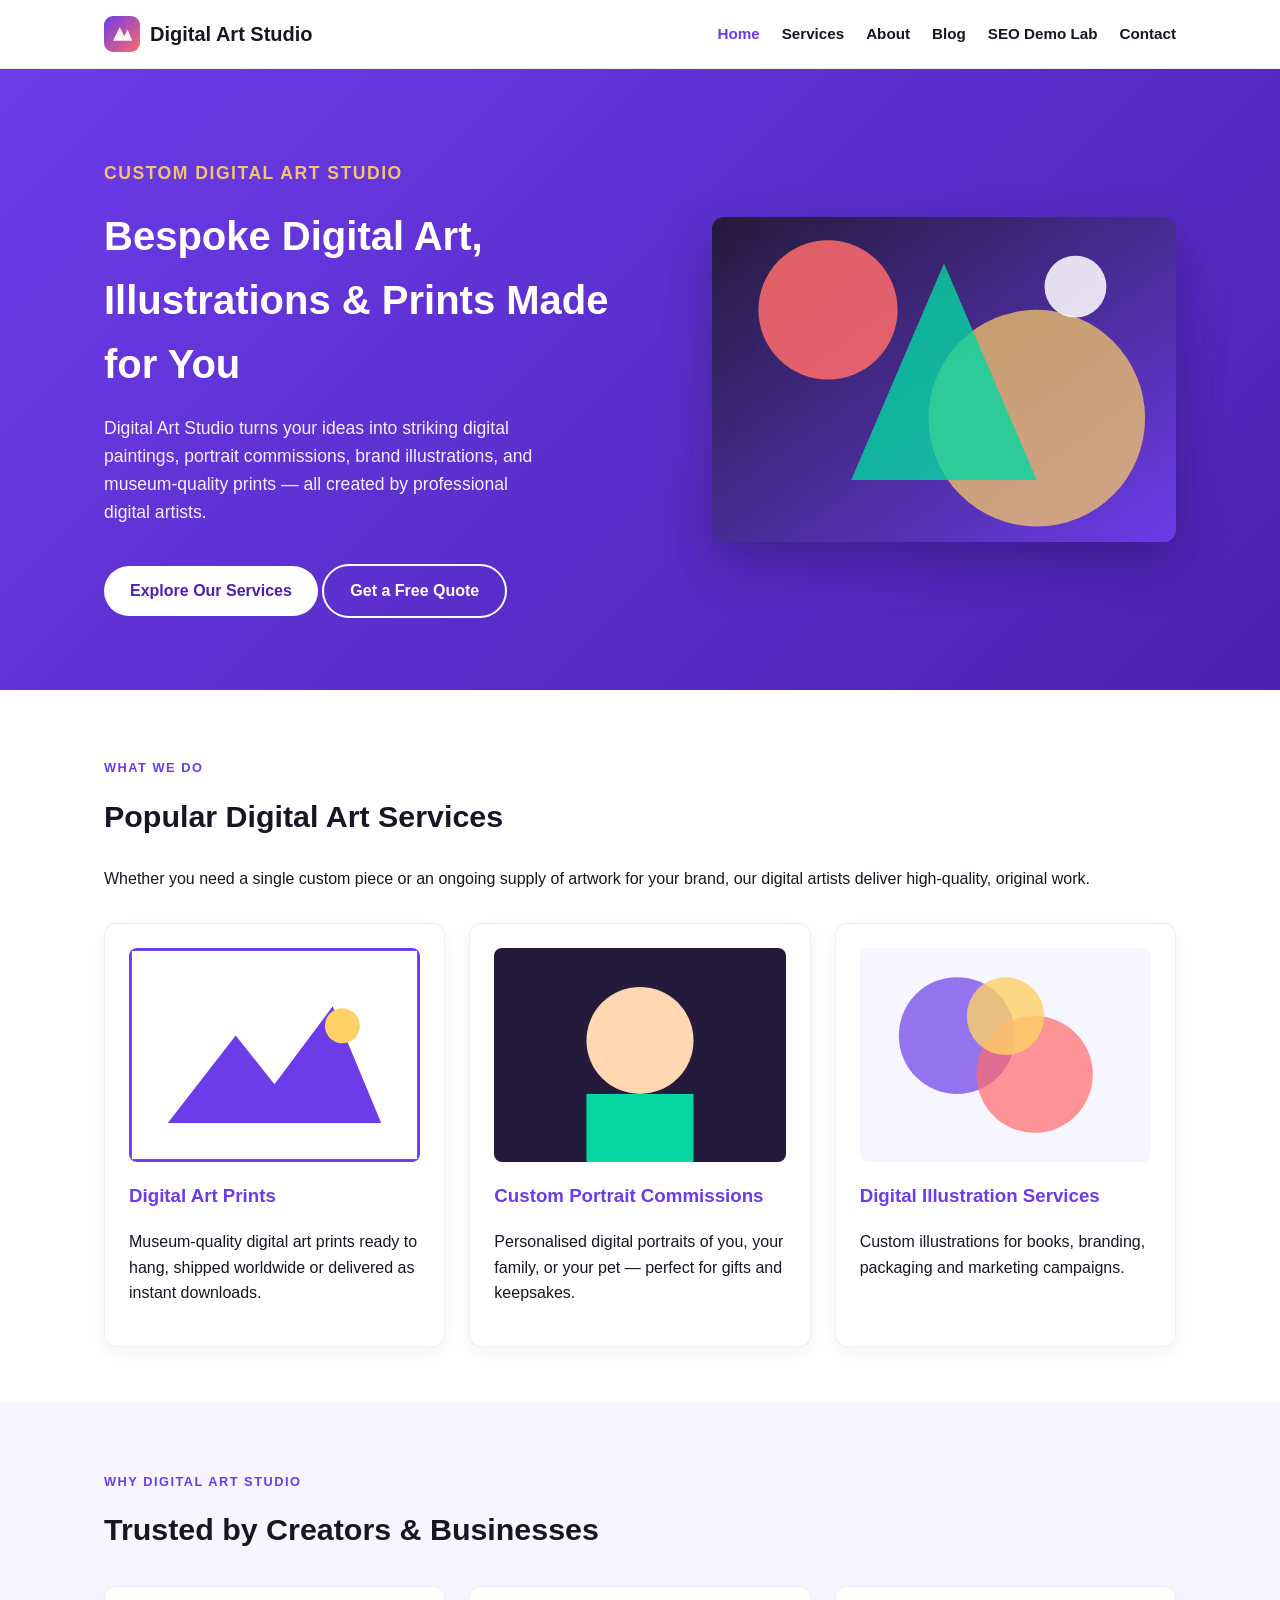
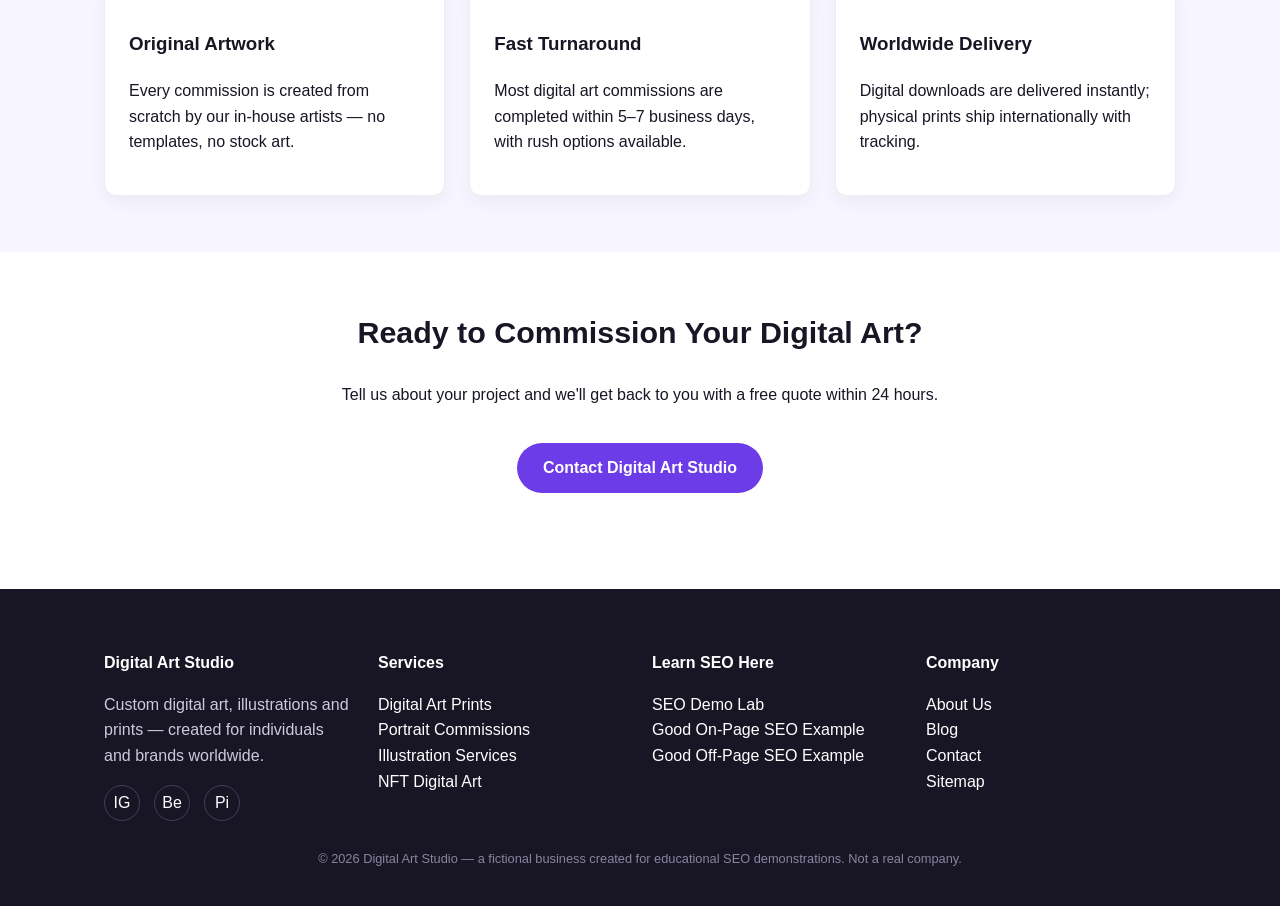
==== index.html @ a57801cb "Init" ====
<!DOCTYPE html>
<html lang="en">
<head>
  <meta charset="UTF-8">
  <meta name="viewport" content="width=device-width, initial-scale=1.0">
  <title>Digital Art Studio | Custom Digital Art, Illustrations &amp; Prints</title>
  <meta name="description" content="Digital Art Studio creates custom digital art, portrait commissions, illustrations and fine-art prints. Explore our services and get a personalised digital artwork today.">
  <meta name="keywords" content="digital art studio, custom digital art, digital illustration services">
  <link rel="canonical" href="https://YOUR-USERNAME.github.io/YOUR-REPO/index.html">
  <meta name="robots" content="index, follow">
  <link rel="icon" type="image/svg+xml" href="images/favicon.svg">
  <link rel="stylesheet" href="css/style.css">

  <!-- Open Graph -->
  <meta property="og:type" content="website">
  <meta property="og:title" content="Digital Art Studio | Custom Digital Art, Illustrations & Prints">
  <meta property="og:description" content="Custom digital art, portrait commissions, illustrations and fine-art prints from Digital Art Studio.">
  <meta property="og:image" content="https://YOUR-USERNAME.github.io/YOUR-REPO/images/hero-home.svg">
  <meta property="og:url" content="https://YOUR-USERNAME.github.io/YOUR-REPO/index.html">
  <meta name="twitter:card" content="summary_large_image">

  <script type="application/ld+json">
  {
    "@context": "https://schema.org",
    "@type": "LocalBusiness",
    "name": "Digital Art Studio",
    "image": "https://YOUR-USERNAME.github.io/YOUR-REPO/images/hero-home.svg",
    "description": "Digital Art Studio creates custom digital art, portrait commissions, illustrations and fine-art prints.",
    "url": "https://YOUR-USERNAME.github.io/YOUR-REPO/index.html",
    "telephone": "+1-555-010-1234",
    "priceRange": "$$",
    "address": {
      "@type": "PostalAddress",
      "streetAddress": "123 Canvas Lane",
      "addressLocality": "Portland",
      "addressRegion": "OR",
      "postalCode": "97201",
      "addressCountry": "US"
    },
    "sameAs": [
      "https://www.instagram.com/example",
      "https://www.behance.net/example",
      "https://www.pinterest.com/example"
    ]
  }
  </script>
</head>
<body>
  <a class="skip-link" href="#main">Skip to main content</a>

  <header class="site-header">
    <div class="container">
      <a class="brand" href="index.html">
        <img src="images/logo.svg" alt="Digital Art Studio logo" width="36" height="36">
        Digital Art Studio
      </a>
      <nav class="main-nav" aria-label="Primary">
        <ul>
          <li><a href="index.html" aria-current="page">Home</a></li>
          <li><a href="services.html">Services</a></li>
          <li><a href="about.html">About</a></li>
          <li><a href="blog/index.html">Blog</a></li>
          <li><a href="seo-demo/index.html">SEO Demo Lab</a></li>
          <li><a href="contact.html">Contact</a></li>
        </ul>
      </nav>
    </div>
  </header>

  <main id="main">
    <section class="hero">
      <div class="container">
        <div class="hero-copy">
          <p class="eyebrow" style="color:#ffd166;">Custom Digital Art Studio</p>
          <h1>Bespoke Digital Art, Illustrations &amp; Prints Made for You</h1>
          <p>Digital Art Studio turns your ideas into striking digital paintings, portrait commissions, brand illustrations, and museum-quality prints — all created by professional digital artists.</p>
          <a class="btn" href="services.html">Explore Our Services</a>
          <a class="btn btn-outline" href="contact.html">Get a Free Quote</a>
        </div>
        <div class="hero-media">
          <img src="images/hero-home.svg" alt="Colorful abstract digital artwork sample created by Digital Art Studio" width="600" height="420" loading="lazy">
        </div>
      </div>
    </section>

    <section aria-labelledby="services-heading">
      <div class="container">
        <p class="eyebrow">What We Do</p>
        <h2 id="services-heading">Popular Digital Art Services</h2>
        <p>Whether you need a single custom piece or an ongoing supply of artwork for your brand, our digital artists deliver high-quality, original work.</p>
        <div class="grid-3">
          <article class="card">
            <img src="images/sample-print.svg" alt="Framed digital art print of a geometric mountain landscape" width="300" height="220" loading="lazy">
            <h3><a href="keywords/digital-art-prints.html">Digital Art Prints</a></h3>
            <p>Museum-quality digital art prints ready to hang, shipped worldwide or delivered as instant downloads.</p>
          </article>
          <article class="card">
            <img src="images/sample-portrait.svg" alt="Stylized digital portrait illustration sample" width="300" height="220" loading="lazy">
            <h3><a href="keywords/custom-portrait-commissions.html">Custom Portrait Commissions</a></h3>
            <p>Personalised digital portraits of you, your family, or your pet — perfect for gifts and keepsakes.</p>
          </article>
          <article class="card">
            <img src="images/sample-abstract.svg" alt="Abstract digital illustration sample with colorful shapes" width="300" height="220" loading="lazy">
            <h3><a href="keywords/digital-illustration-services.html">Digital Illustration Services</a></h3>
            <p>Custom illustrations for books, branding, packaging and marketing campaigns.</p>
          </article>
        </div>
      </div>
    </section>

    <section class="section-alt" aria-labelledby="why-heading">
      <div class="container">
        <p class="eyebrow">Why Digital Art Studio</p>
        <h2 id="why-heading">Trusted by Creators &amp; Businesses</h2>
        <div class="grid-3">
          <div class="card">
            <h3>Original Artwork</h3>
            <p>Every commission is created from scratch by our in-house artists — no templates, no stock art.</p>
          </div>
          <div class="card">
            <h3>Fast Turnaround</h3>
            <p>Most digital art commissions are completed within 5–7 business days, with rush options available.</p>
          </div>
          <div class="card">
            <h3>Worldwide Delivery</h3>
            <p>Digital downloads are delivered instantly; physical prints ship internationally with tracking.</p>
          </div>
        </div>
      </div>
    </section>

    <section aria-labelledby="cta-heading">
      <div class="container" style="text-align:center;">
        <h2 id="cta-heading">Ready to Commission Your Digital Art?</h2>
        <p>Tell us about your project and we'll get back to you with a free quote within 24 hours.</p>
        <a class="btn" style="background:var(--color-primary); color:#fff;" href="contact.html">Contact Digital Art Studio</a>
      </div>
    </section>
  </main>

  <footer class="site-footer">
    <div class="container">
      <div class="footer-grid">
        <div>
          <h4>Digital Art Studio</h4>
          <p>Custom digital art, illustrations and prints — created for individuals and brands worldwide.</p>
          <div class="social-links">
            <a href="https://www.instagram.com/example" aria-label="Digital Art Studio on Instagram" rel="me noopener">IG</a>
            <a href="https://www.behance.net/example" aria-label="Digital Art Studio on Behance" rel="me noopener">Be</a>
            <a href="https://www.pinterest.com/example" aria-label="Digital Art Studio on Pinterest" rel="me noopener">Pi</a>
          </div>
        </div>
        <div>
          <h4>Services</h4>
          <ul style="list-style:none; padding:0;">
            <li><a href="keywords/digital-art-prints.html">Digital Art Prints</a></li>
            <li><a href="keywords/custom-portrait-commissions.html">Portrait Commissions</a></li>
            <li><a href="keywords/digital-illustration-services.html">Illustration Services</a></li>
            <li><a href="keywords/nft-digital-art-marketplace.html">NFT Digital Art</a></li>
          </ul>
        </div>
        <div>
          <h4>Learn SEO Here</h4>
          <ul style="list-style:none; padding:0;">
            <li><a href="seo-demo/index.html">SEO Demo Lab</a></li>
            <li><a href="seo-demo/onpage-best.html">Good On-Page SEO Example</a></li>
            <li><a href="seo-demo/offpage-best.html">Good Off-Page SEO Example</a></li>
          </ul>
        </div>
        <div>
          <h4>Company</h4>
          <ul style="list-style:none; padding:0;">
            <li><a href="about.html">About Us</a></li>
            <li><a href="blog/index.html">Blog</a></li>
            <li><a href="contact.html">Contact</a></li>
            <li><a href="sitemap.xml">Sitemap</a></li>
          </ul>
        </div>
      </div>
      <p class="fine-print">&copy; <span class="current-year">2026</span> Digital Art Studio — a fictional business created for educational SEO demonstrations. Not a real company.</p>
    </div>
  </footer>
  <script src="js/main.js"></script>
</body>
</html>
---- css/style.css ----
/* =========================================================
   Digital Art Studio — Main Stylesheet
   Used by all "well-optimized" demonstration pages.
   ========================================================= */

:root {
  --color-primary: #6c3ce9;
  --color-primary-dark: #4b21b0;
  --color-accent: #ff6b6b;
  --color-dark: #181524;
  --color-light: #f7f5ff;
  --color-muted: #6b6478;
  --font-heading: "Segoe UI", "Poppins", Arial, sans-serif;
  --font-body: "Segoe UI", Arial, sans-serif;
  --radius: 12px;
  --max-width: 1120px;
}

* { box-sizing: border-box; }

html { scroll-behavior: smooth; }

body {
  margin: 0;
  font-family: var(--font-body);
  color: var(--color-dark);
  background: #fff;
  line-height: 1.6;
}

img { max-width: 100%; height: auto; display: block; }

a { color: var(--color-primary); text-decoration: none; }
a:hover { text-decoration: underline; }

.container {
  max-width: var(--max-width);
  margin: 0 auto;
  padding: 0 24px;
}

/* Skip link for accessibility (best-practice pages) */
.skip-link {
  position: absolute;
  left: -999px;
  top: auto;
  background: var(--color-dark);
  color: #fff;
  padding: 8px 16px;
  z-index: 100;
}
.skip-link:focus { left: 16px; top: 16px; }

/* Header / Nav */
.site-header {
  border-bottom: 1px solid #eee;
  position: sticky;
  top: 0;
  background: #fff;
  z-index: 50;
}
.site-header .container {
  display: flex;
  align-items: center;
  justify-content: space-between;
  padding-top: 16px;
  padding-bottom: 16px;
}
.brand {
  display: flex;
  align-items: center;
  gap: 10px;
  font-family: var(--font-heading);
  font-weight: 700;
  font-size: 1.25rem;
  color: var(--color-dark);
}
.brand img { width: 36px; height: 36px; }

.main-nav ul {
  list-style: none;
  display: flex;
  gap: 22px;
  margin: 0;
  padding: 0;
  flex-wrap: wrap;
}
.main-nav a {
  color: var(--color-dark);
  font-weight: 600;
  font-size: 0.95rem;
}
.main-nav a[aria-current="page"] { color: var(--color-primary); }

/* Hero */
.hero {
  background: linear-gradient(135deg, var(--color-primary) 0%, var(--color-primary-dark) 100%);
  color: #fff;
  padding: 72px 0;
}
.hero .container {
  display: grid;
  grid-template-columns: 1.1fr 0.9fr;
  gap: 40px;
  align-items: center;
}
.hero h1 { font-family: var(--font-heading); font-size: 2.5rem; margin: 0 0 16px; }
.hero p { font-size: 1.1rem; opacity: 0.92; max-width: 46ch; }
.hero-media img { border-radius: var(--radius); box-shadow: 0 20px 50px rgba(0,0,0,0.25); }

.btn {
  display: inline-block;
  padding: 12px 26px;
  border-radius: 999px;
  font-weight: 700;
  background: #fff;
  color: var(--color-primary-dark);
  margin-top: 20px;
}
.btn:hover { background: var(--color-light); text-decoration: none; }
.btn-outline {
  background: transparent;
  border: 2px solid #fff;
  color: #fff;
}

/* Sections */
section { padding: 56px 0; }
.section-alt { background: var(--color-light); }
h2 { font-family: var(--font-heading); font-size: 1.9rem; margin-top: 0; }
h3 { font-family: var(--font-heading); }
.eyebrow {
  text-transform: uppercase;
  letter-spacing: 1.5px;
  color: var(--color-primary);
  font-weight: 700;
  font-size: 0.8rem;
}

.grid-3 {
  display: grid;
  grid-template-columns: repeat(auto-fit, minmax(240px, 1fr));
  gap: 24px;
  margin-top: 32px;
}
.card {
  background: #fff;
  border: 1px solid #eee;
  border-radius: var(--radius);
  padding: 24px;
  box-shadow: 0 6px 18px rgba(24,21,36,0.05);
}
.card img { border-radius: 8px; margin-bottom: 14px; }

/* Breadcrumbs */
.breadcrumbs {
  font-size: 0.85rem;
  color: var(--color-muted);
  margin: 18px 0;
}
.breadcrumbs a { color: var(--color-muted); }
.breadcrumbs span[aria-current] { color: var(--color-dark); font-weight: 600; }

/* Footer */
.site-footer {
  background: var(--color-dark);
  color: #cfc9e0;
  padding: 40px 0 24px;
  margin-top: 40px;
}
.site-footer a { color: #fff; }
.footer-grid {
  display: grid;
  grid-template-columns: repeat(auto-fit, minmax(200px, 1fr));
  gap: 24px;
}
.footer-grid h4 { color: #fff; margin-bottom: 10px; }
.social-links { display: flex; gap: 14px; margin-top: 8px; }
.social-links a {
  width: 36px; height: 36px;
  border: 1px solid #453f5c;
  border-radius: 50%;
  display: flex; align-items: center; justify-content: center;
}
.fine-print { text-align: center; margin-top: 28px; font-size: 0.8rem; color: #8b84a0; }

/* Demo banners used on seo-demo pages */
.demo-banner {
  padding: 14px 0;
  font-weight: 700;
  text-align: center;
}
.demo-banner.good { background: #e4f9ec; color: #146c43; }
.demo-banner.bad { background: #fdecea; color: #b3261e; }

.badge {
  display: inline-block;
  padding: 4px 10px;
  border-radius: 999px;
  font-size: 0.75rem;
  font-weight: 700;
}
.badge.good { background: #e4f9ec; color: #146c43; }
.badge.bad { background: #fdecea; color: #b3261e; }

.compare-table { width: 100%; border-collapse: collapse; margin-top: 24px; }
.compare-table th, .compare-table td {
  border: 1px solid #e6e2f2; padding: 12px 14px; text-align: left; vertical-align: top;
}
.compare-table th { background: var(--color-light); }

@media (max-width: 760px) {
  .hero .container { grid-template-columns: 1fr; }
}
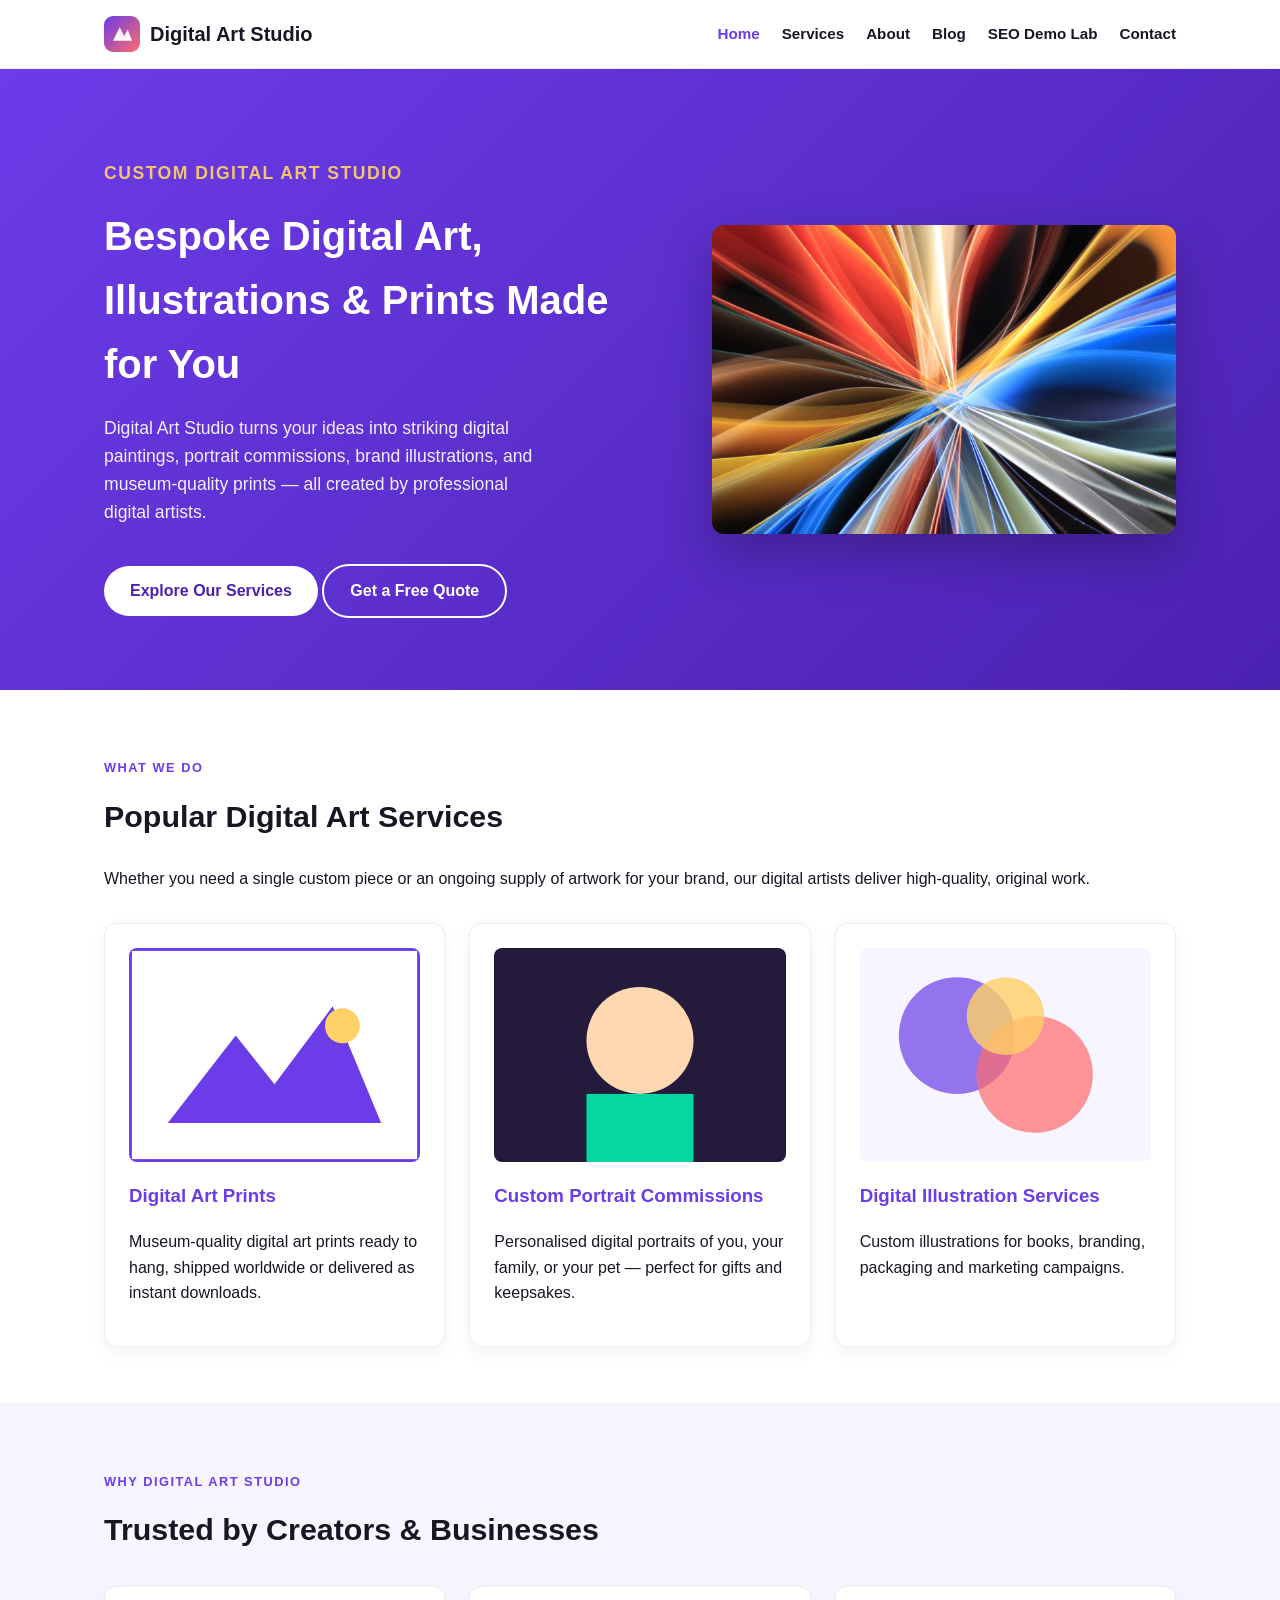
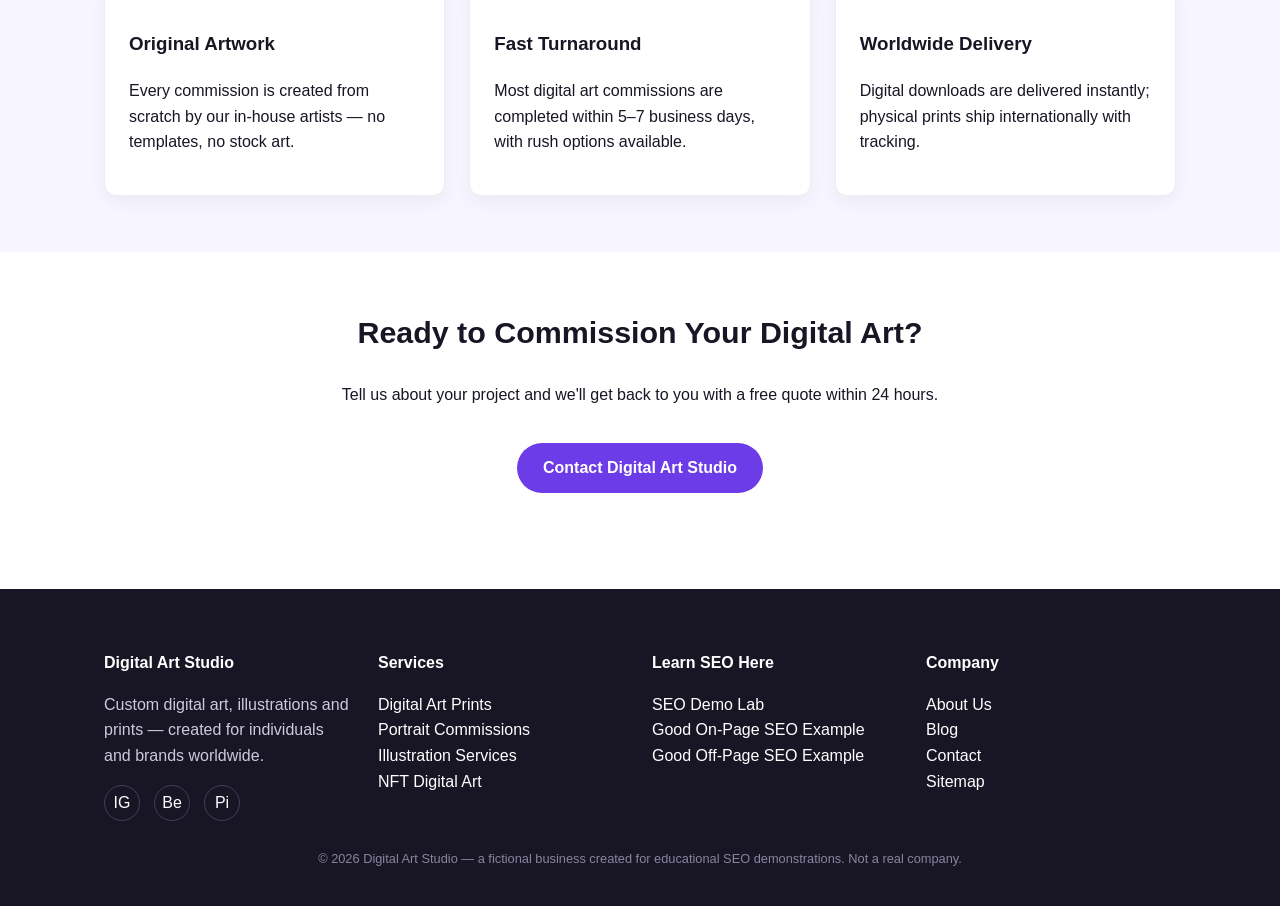
==== commit c4cf2c01: "Change hero image in index.html Updated hero image source from hero-home.svg to Main_Artwork.jpg." ====
--- a/index.html
+++ b/index.html
@@ -78,7 +78,7 @@
           <a class="btn btn-outline" href="contact.html">Get a Free Quote</a>
         </div>
         <div class="hero-media">
-          <img src="images/hero-home.svg" alt="Colorful abstract digital artwork sample created by Digital Art Studio" width="600" height="420" loading="lazy">
+          <img src="images/Main_Artwork.jpg" alt="Colorful abstract digital artwork sample created by Digital Art Studio" width="600" height="420" loading="lazy">
         </div>
       </div>
     </section>
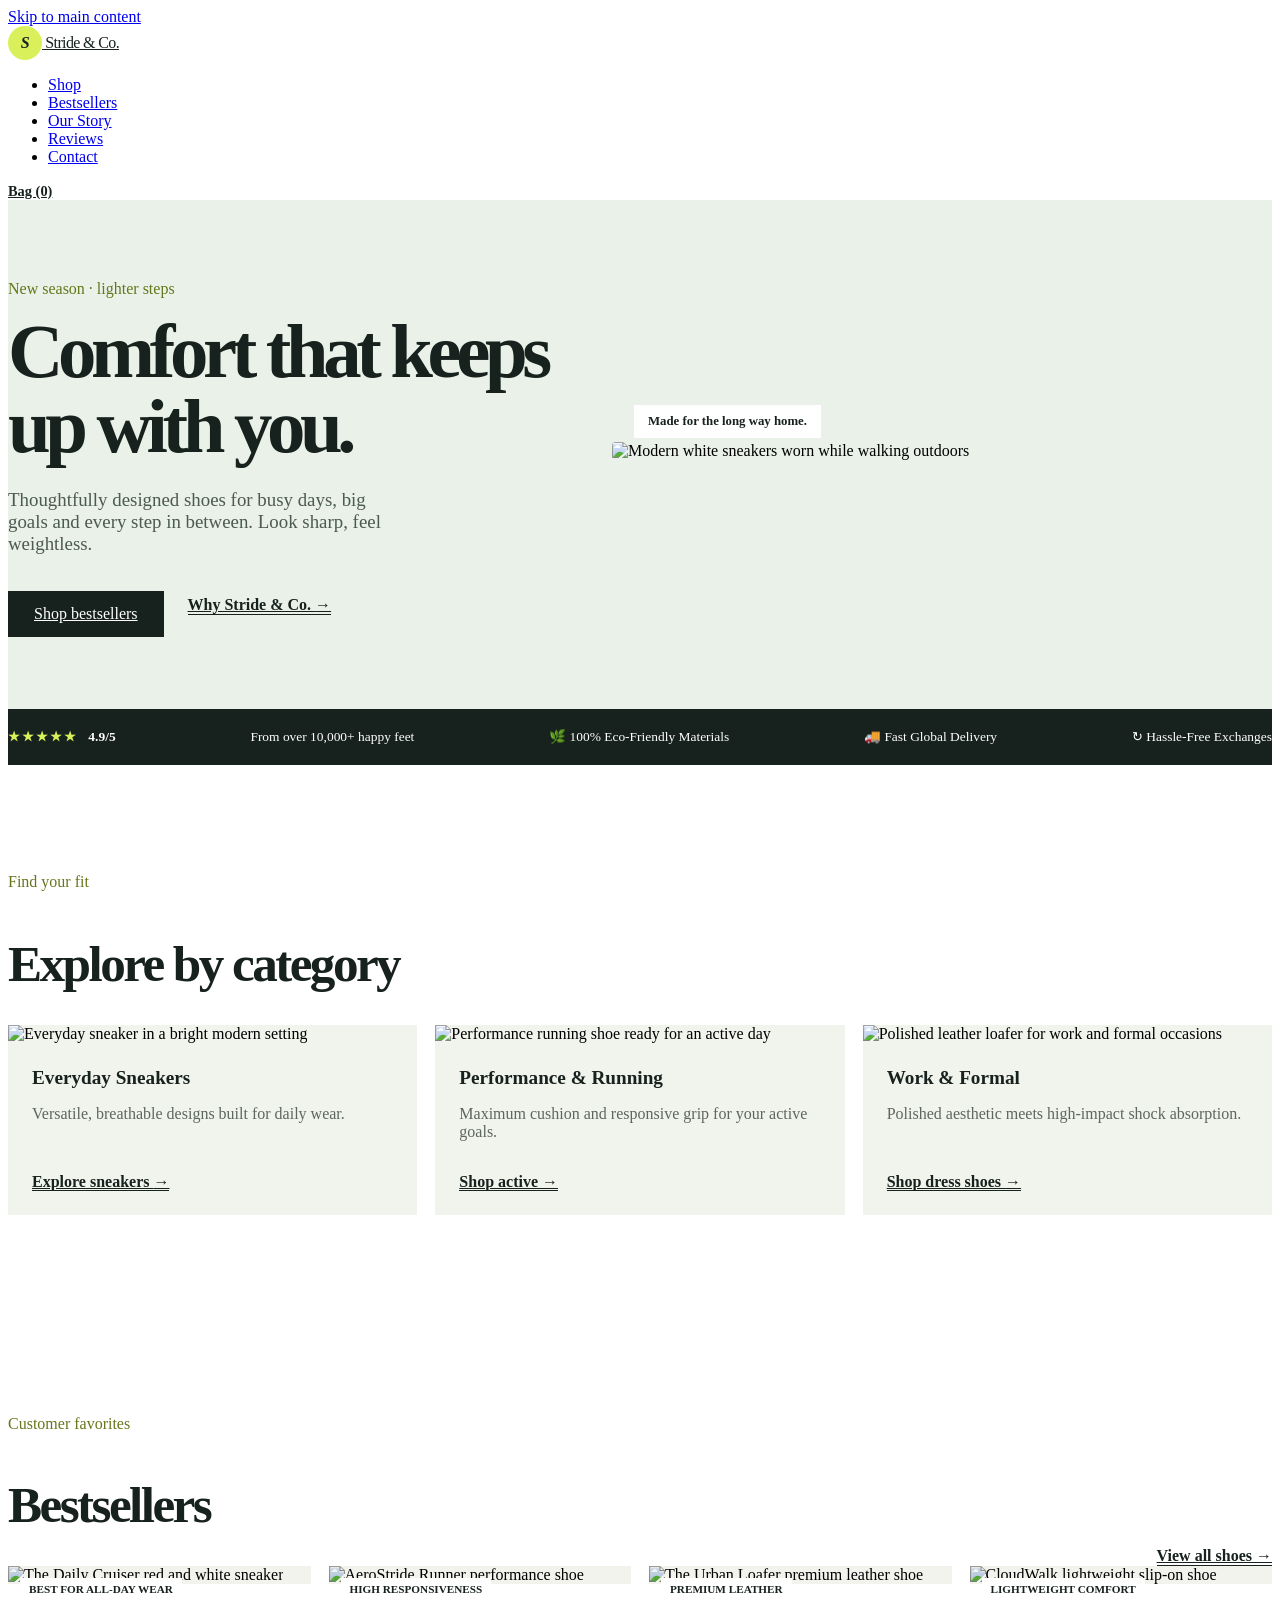
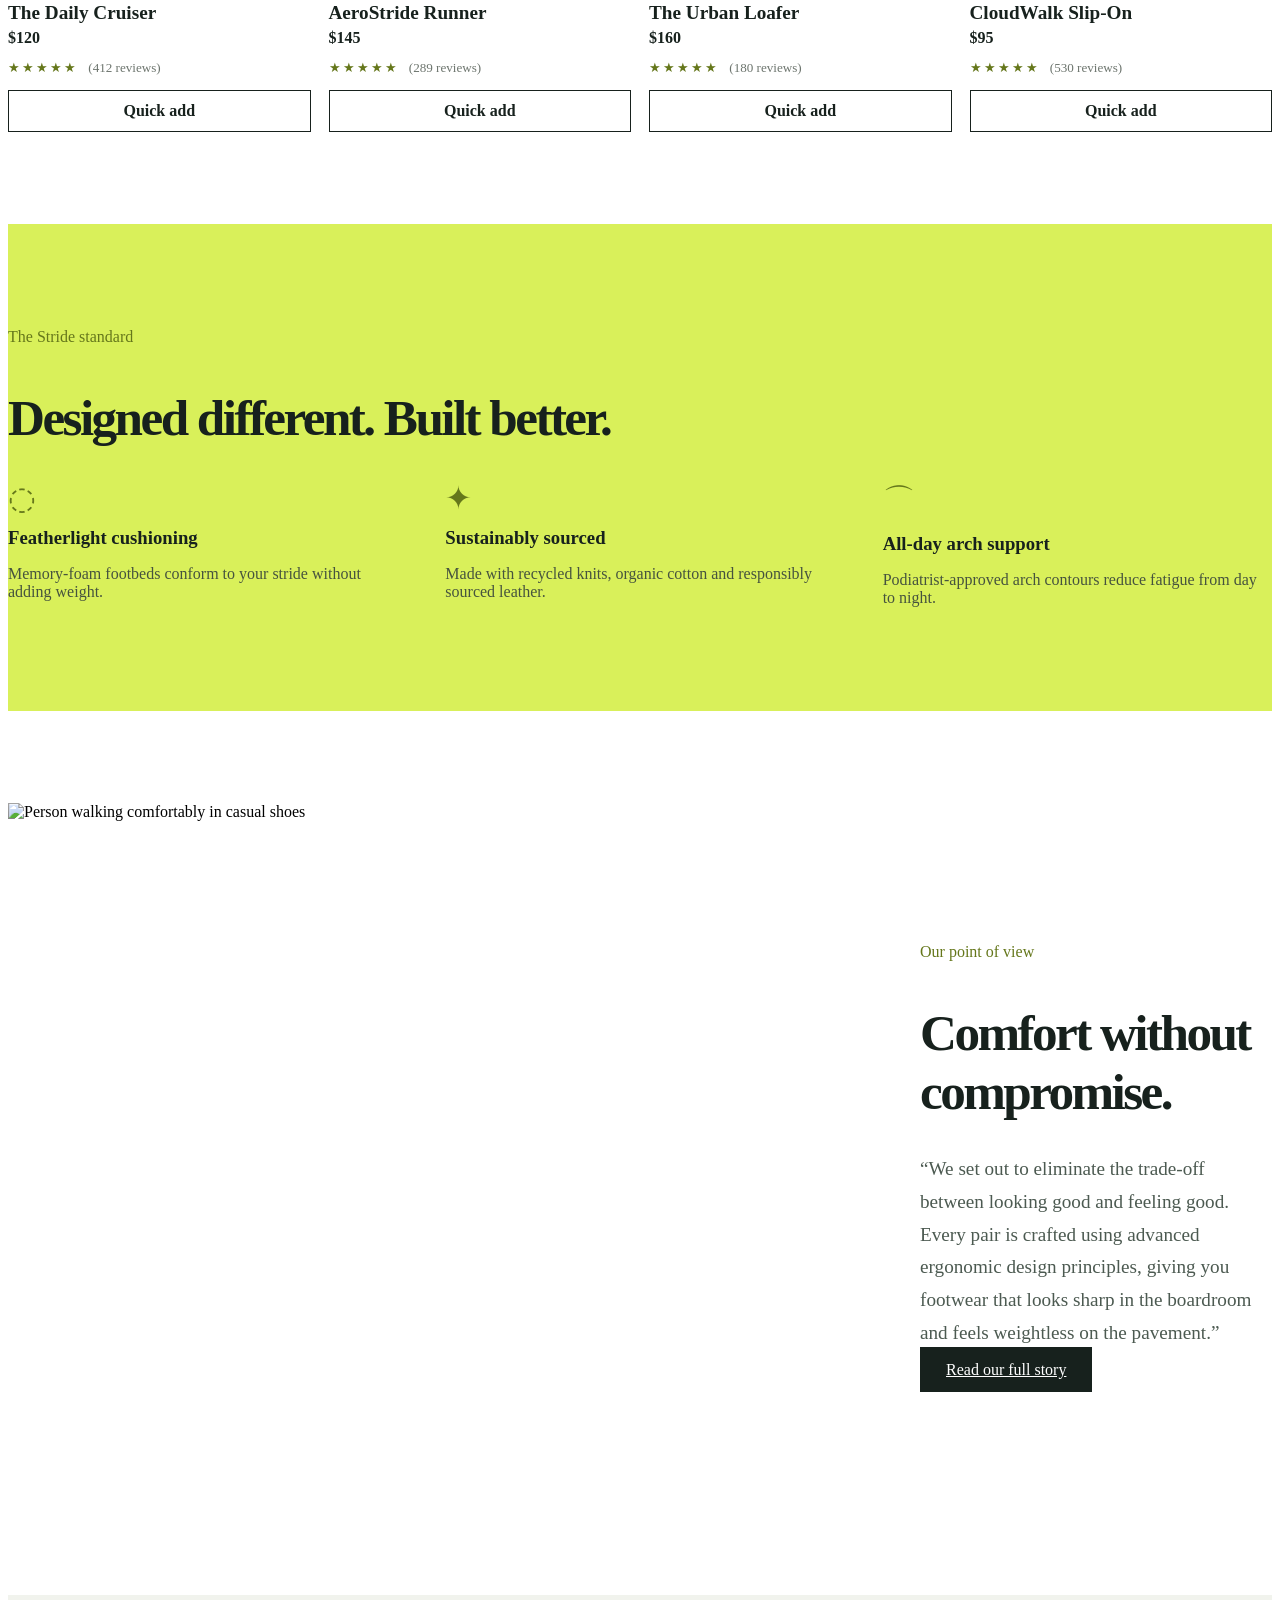
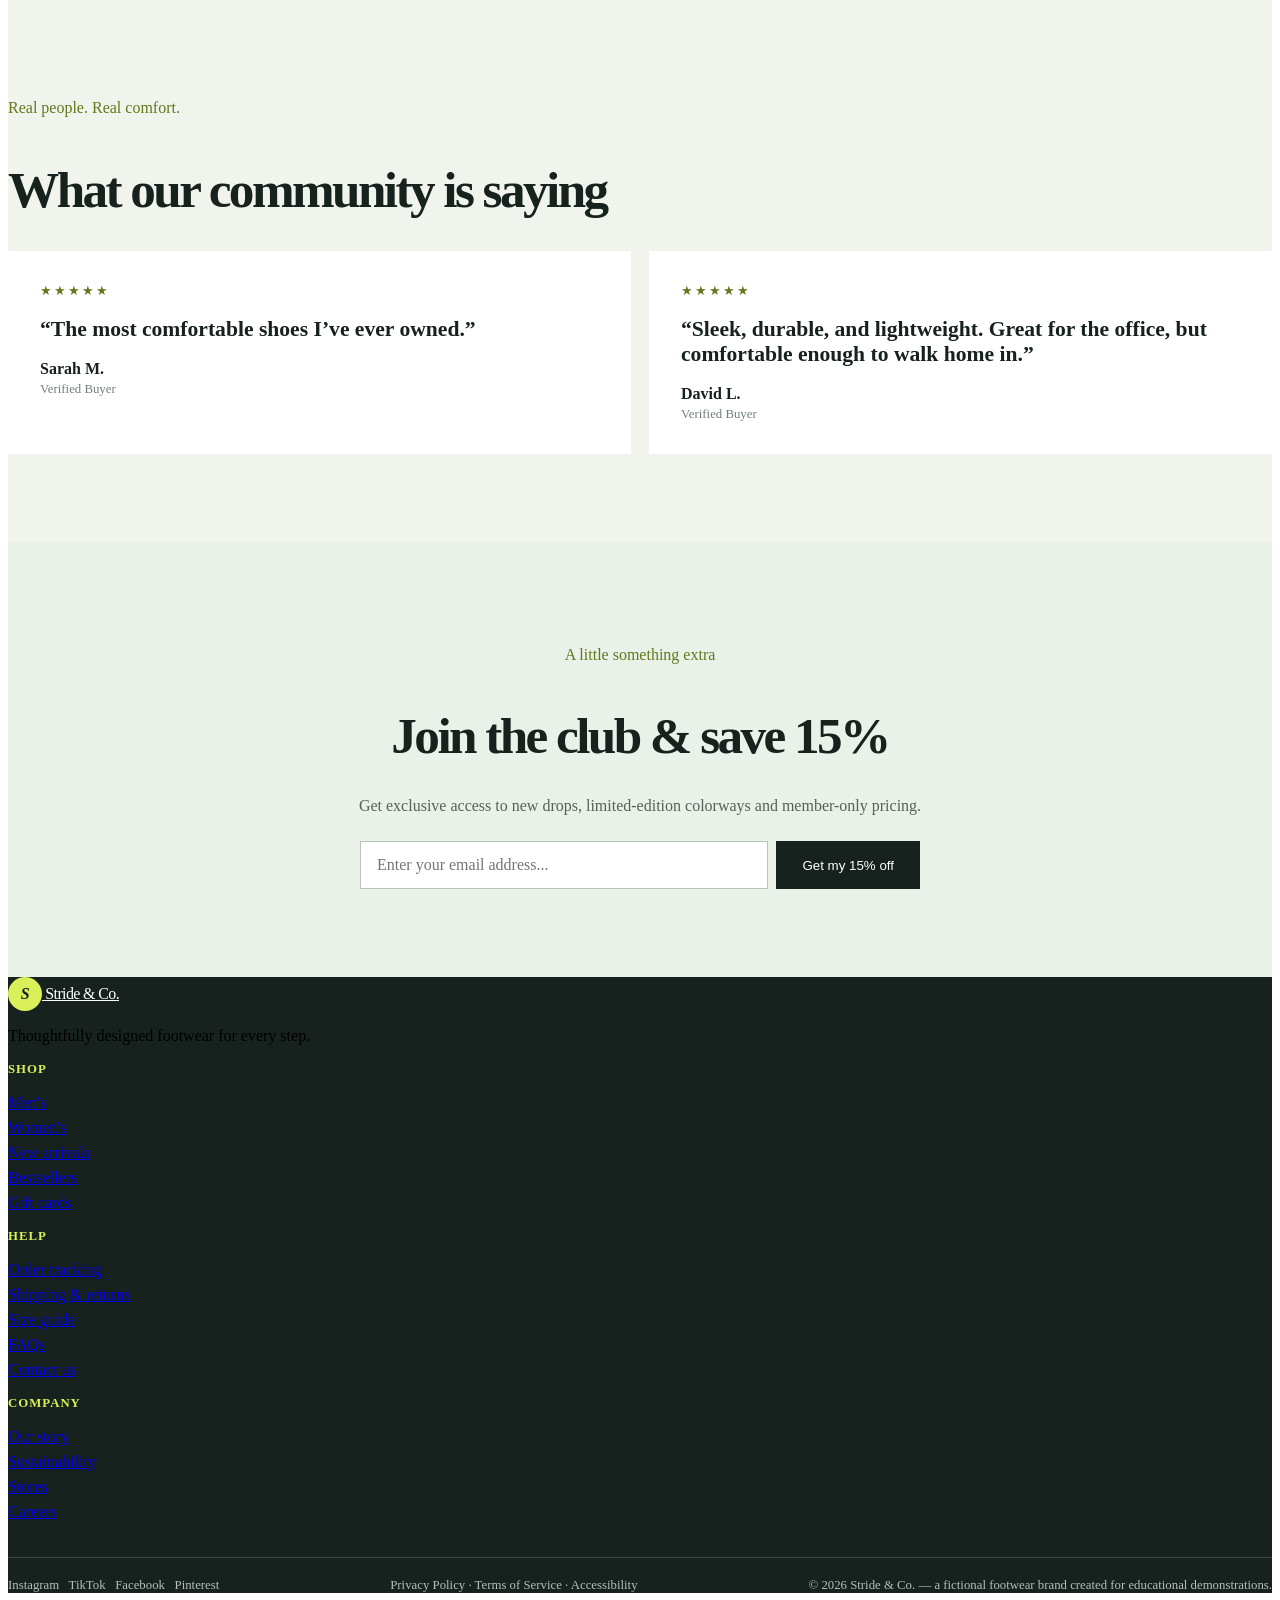
==== commit 1acf4167: "Redesign homepage as Stride & Co. footwear storefront with responsive sections and styling." ====
--- a/index.html
+++ b/index.html
@@ -3,183 +3,97 @@
 <head>
   <meta charset="UTF-8">
   <meta name="viewport" content="width=device-width, initial-scale=1.0">
-  <title>Digital Art Studio | Custom Digital Art, Illustrations &amp; Prints</title>
-  <meta name="description" content="Digital Art Studio creates custom digital art, portrait commissions, illustrations and fine-art prints. Explore our services and get a personalised digital artwork today.">
-  <meta name="keywords" content="digital art studio, custom digital art, digital illustration services">
-  <link rel="canonical" href="https://YOUR-USERNAME.github.io/YOUR-REPO/index.html">
+  <title>Stride &amp; Co. | Comfortable Shoes for Every Step</title>
+  <meta name="description" content="Discover stylish, comfortable footwear made with premium materials, ergonomic support and a lighter footprint. Shop sneakers, running shoes and loafers from Stride & Co.">
+  <link rel="canonical" href="https://rims207.github.io/SEO/index.html">
   <meta name="robots" content="index, follow">
   <link rel="icon" type="image/svg+xml" href="images/favicon.svg">
   <link rel="stylesheet" href="css/style.css">
-
-  <!-- Open Graph -->
   <meta property="og:type" content="website">
-  <meta property="og:title" content="Digital Art Studio | Custom Digital Art, Illustrations & Prints">
-  <meta property="og:description" content="Custom digital art, portrait commissions, illustrations and fine-art prints from Digital Art Studio.">
-  <meta property="og:image" content="https://YOUR-USERNAME.github.io/YOUR-REPO/images/hero-home.svg">
-  <meta property="og:url" content="https://YOUR-USERNAME.github.io/YOUR-REPO/index.html">
+  <meta property="og:title" content="Stride &amp; Co. | Comfort Without Compromise">
+  <meta property="og:description" content="Modern footwear designed for all-day comfort, confident style and a lighter footprint.">
+  <meta property="og:image" content="https://images.unsplash.com/photo-1495555961986-6d4c1ecb7be3?auto=format&amp;fit=crop&amp;w=1200&amp;q=85">
+  <meta property="og:url" content="https://rims207.github.io/SEO/index.html">
   <meta name="twitter:card" content="summary_large_image">
-
   <script type="application/ld+json">
   {
     "@context": "https://schema.org",
-    "@type": "LocalBusiness",
-    "name": "Digital Art Studio",
-    "image": "https://YOUR-USERNAME.github.io/YOUR-REPO/images/hero-home.svg",
-    "description": "Digital Art Studio creates custom digital art, portrait commissions, illustrations and fine-art prints.",
-    "url": "https://YOUR-USERNAME.github.io/YOUR-REPO/index.html",
-    "telephone": "+1-555-010-1234",
-    "priceRange": "$$",
-    "address": {
-      "@type": "PostalAddress",
-      "streetAddress": "123 Canvas Lane",
-      "addressLocality": "Portland",
-      "addressRegion": "OR",
-      "postalCode": "97201",
-      "addressCountry": "US"
-    },
-    "sameAs": [
-      "https://www.instagram.com/example",
-      "https://www.behance.net/example",
-      "https://www.pinterest.com/example"
-    ]
+    "@type": "Organization",
+    "name": "Stride & Co.",
+    "url": "https://rims207.github.io/SEO/",
+    "description": "Comfortable, thoughtfully designed footwear for every step."
   }
   </script>
 </head>
 <body>
   <a class="skip-link" href="#main">Skip to main content</a>
-
-  <header class="site-header">
+  <header class="site-header shoe-header">
     <div class="container">
-      <a class="brand" href="index.html">
-        <img src="images/logo.svg" alt="Digital Art Studio logo" width="36" height="36">
-        Digital Art Studio
-      </a>
+      <a class="brand shoe-brand" href="index.html"><span class="brand-mark" aria-hidden="true">S</span> Stride &amp; Co.</a>
       <nav class="main-nav" aria-label="Primary">
         <ul>
-          <li><a href="index.html" aria-current="page">Home</a></li>
-          <li><a href="services.html">Services</a></li>
-          <li><a href="about.html">About</a></li>
-          <li><a href="blog/index.html">Blog</a></li>
-          <li><a href="seo-demo/index.html">SEO Demo Lab</a></li>
+          <li><a href="#collections">Shop</a></li>
+          <li><a href="#bestsellers">Bestsellers</a></li>
+          <li><a href="#story">Our Story</a></li>
+          <li><a href="#reviews">Reviews</a></li>
           <li><a href="contact.html">Contact</a></li>
         </ul>
       </nav>
+      <a class="header-cart" href="#bestsellers" aria-label="View shopping bag">Bag (0)</a>
     </div>
   </header>
 
   <main id="main">
-    <section class="hero">
-      <div class="container">
-        <div class="hero-copy">
-          <p class="eyebrow" style="color:#ffd166;">Custom Digital Art Studio</p>
-          <h1>Bespoke Digital Art, Illustrations &amp; Prints Made for You</h1>
-          <p>Digital Art Studio turns your ideas into striking digital paintings, portrait commissions, brand illustrations, and museum-quality prints — all created by professional digital artists.</p>
-          <a class="btn" href="services.html">Explore Our Services</a>
-          <a class="btn btn-outline" href="contact.html">Get a Free Quote</a>
+    <section class="shoe-hero">
+      <div class="container shoe-hero-grid">
+        <div class="shoe-hero-copy">
+          <p class="eyebrow">New season · lighter steps</p>
+          <h1>Comfort that keeps up with you.</h1>
+          <p>Thoughtfully designed shoes for busy days, big goals and every step in between. Look sharp, feel weightless.</p>
+          <div class="hero-actions"><a class="btn shoe-btn" href="#bestsellers">Shop bestsellers</a><a class="text-link" href="#story">Why Stride &amp; Co. <span aria-hidden="true">→</span></a></div>
         </div>
-        <div class="hero-media">
-          <img src="images/Main_Artwork.jpg" alt="Colorful abstract digital artwork sample created by Digital Art Studio" width="600" height="420" loading="lazy">
+        <div class="shoe-hero-media">
+          <img src="https://images.unsplash.com/photo-1495555961986-6d4c1ecb7be3?auto=format&amp;fit=crop&amp;w=1200&amp;q=85" alt="Modern white sneakers worn while walking outdoors" width="1200" height="900">
+          <span class="hero-note">Made for the long way home.</span>
         </div>
       </div>
     </section>
 
-    <section aria-labelledby="services-heading">
-      <div class="container">
-        <p class="eyebrow">What We Do</p>
-        <h2 id="services-heading">Popular Digital Art Services</h2>
-        <p>Whether you need a single custom piece or an ongoing supply of artwork for your brand, our digital artists deliver high-quality, original work.</p>
-        <div class="grid-3">
-          <article class="card">
-            <img src="images/sample-print.svg" alt="Framed digital art print of a geometric mountain landscape" width="300" height="220" loading="lazy">
-            <h3><a href="keywords/digital-art-prints.html">Digital Art Prints</a></h3>
-            <p>Museum-quality digital art prints ready to hang, shipped worldwide or delivered as instant downloads.</p>
-          </article>
-          <article class="card">
-            <img src="images/sample-portrait.svg" alt="Stylized digital portrait illustration sample" width="300" height="220" loading="lazy">
-            <h3><a href="keywords/custom-portrait-commissions.html">Custom Portrait Commissions</a></h3>
-            <p>Personalised digital portraits of you, your family, or your pet — perfect for gifts and keepsakes.</p>
-          </article>
-          <article class="card">
-            <img src="images/sample-abstract.svg" alt="Abstract digital illustration sample with colorful shapes" width="300" height="220" loading="lazy">
-            <h3><a href="keywords/digital-illustration-services.html">Digital Illustration Services</a></h3>
-            <p>Custom illustrations for books, branding, packaging and marketing campaigns.</p>
-          </article>
+    <section class="trust-strip" aria-label="Stride and Company guarantees">
+      <div class="container trust-items"><strong>★★★★★ <span>4.9/5</span></strong><span>From over 10,000+ happy feet</span><span>🌿 100% Eco-Friendly Materials</span><span>🚚 Fast Global Delivery</span><span>↻ Hassle-Free Exchanges</span></div>
+    </section>
+
+    <section id="collections" class="shoe-section" aria-labelledby="collections-heading">
+      <div class="container"><p class="eyebrow">Find your fit</p><h2 id="collections-heading">Explore by category</h2>
+        <div class="collection-grid">
+          <article class="collection-card"><img src="https://images.unsplash.com/photo-1542291026-7eec264c27ff?auto=format&amp;fit=crop&amp;w=800&amp;q=85" alt="Everyday sneaker in a bright modern setting" width="800" height="620" loading="lazy"><div><h3>Everyday Sneakers</h3><p>Versatile, breathable designs built for daily wear.</p><a class="text-link" href="#bestsellers">Explore sneakers <span aria-hidden="true">→</span></a></div></article>
+          <article class="collection-card"><img src="https://images.unsplash.com/photo-1551107696-a4b0c5a0d9a2?auto=format&amp;fit=crop&amp;w=800&amp;q=85" alt="Performance running shoe ready for an active day" width="800" height="620" loading="lazy"><div><h3>Performance &amp; Running</h3><p>Maximum cushion and responsive grip for your active goals.</p><a class="text-link" href="#bestsellers">Shop active <span aria-hidden="true">→</span></a></div></article>
+          <article class="collection-card"><img src="https://images.unsplash.com/photo-1614252235316-8c857d38b5f4?auto=format&amp;fit=crop&amp;w=800&amp;q=85" alt="Polished leather loafer for work and formal occasions" width="800" height="620" loading="lazy"><div><h3>Work &amp; Formal</h3><p>Polished aesthetic meets high-impact shock absorption.</p><a class="text-link" href="#bestsellers">Shop dress shoes <span aria-hidden="true">→</span></a></div></article>
         </div>
       </div>
     </section>
 
-    <section class="section-alt" aria-labelledby="why-heading">
-      <div class="container">
-        <p class="eyebrow">Why Digital Art Studio</p>
-        <h2 id="why-heading">Trusted by Creators &amp; Businesses</h2>
-        <div class="grid-3">
-          <div class="card">
-            <h3>Original Artwork</h3>
-            <p>Every commission is created from scratch by our in-house artists — no templates, no stock art.</p>
-          </div>
-          <div class="card">
-            <h3>Fast Turnaround</h3>
-            <p>Most digital art commissions are completed within 5–7 business days, with rush options available.</p>
-          </div>
-          <div class="card">
-            <h3>Worldwide Delivery</h3>
-            <p>Digital downloads are delivered instantly; physical prints ship internationally with tracking.</p>
-          </div>
+    <section id="bestsellers" class="shoe-section bestsellers" aria-labelledby="bestsellers-heading">
+      <div class="container"><div class="section-heading"><div><p class="eyebrow">Customer favorites</p><h2 id="bestsellers-heading">Bestsellers</h2></div><a class="text-link" href="#bestsellers">View all shoes <span aria-hidden="true">→</span></a></div>
+        <div class="product-grid">
+          <article class="product-card"><div class="product-image"><img src="https://images.unsplash.com/photo-1542291026-7eec264c27ff?auto=format&amp;fit=crop&amp;w=700&amp;q=85" alt="The Daily Cruiser red and white sneaker" width="700" height="560" loading="lazy"><span class="product-tag">Best for all-day wear</span></div><h3>The Daily Cruiser</h3><p class="price">$120</p><p class="rating">★★★★★ <span>(412 reviews)</span></p><button class="quick-add" type="button">Quick add</button></article>
+          <article class="product-card"><div class="product-image"><img src="https://images.unsplash.com/photo-1551107696-a4b0c5a0d9a2?auto=format&amp;fit=crop&amp;w=700&amp;q=85" alt="AeroStride Runner performance shoe" width="700" height="560" loading="lazy"><span class="product-tag">High responsiveness</span></div><h3>AeroStride Runner</h3><p class="price">$145</p><p class="rating">★★★★★ <span>(289 reviews)</span></p><button class="quick-add" type="button">Quick add</button></article>
+          <article class="product-card"><div class="product-image"><img src="https://images.unsplash.com/photo-1614252235316-8c857d38b5f4?auto=format&amp;fit=crop&amp;w=700&amp;q=85" alt="The Urban Loafer premium leather shoe" width="700" height="560" loading="lazy"><span class="product-tag">Premium leather</span></div><h3>The Urban Loafer</h3><p class="price">$160</p><p class="rating">★★★★★ <span>(180 reviews)</span></p><button class="quick-add" type="button">Quick add</button></article>
+          <article class="product-card"><div class="product-image"><img src="https://images.unsplash.com/photo-1560769629-975ec94e6a86?auto=format&amp;fit=crop&amp;w=700&amp;q=85" alt="CloudWalk lightweight slip-on shoe" width="700" height="560" loading="lazy"><span class="product-tag">Lightweight comfort</span></div><h3>CloudWalk Slip-On</h3><p class="price">$95</p><p class="rating">★★★★★ <span>(530 reviews)</span></p><button class="quick-add" type="button">Quick add</button></article>
         </div>
       </div>
     </section>
 
-    <section aria-labelledby="cta-heading">
-      <div class="container" style="text-align:center;">
-        <h2 id="cta-heading">Ready to Commission Your Digital Art?</h2>
-        <p>Tell us about your project and we'll get back to you with a free quote within 24 hours.</p>
-        <a class="btn" style="background:var(--color-primary); color:#fff;" href="contact.html">Contact Digital Art Studio</a>
-      </div>
-    </section>
+    <section class="feature-band" aria-labelledby="features-heading"><div class="container"><p class="eyebrow">The Stride standard</p><h2 id="features-heading">Designed different. Built better.</h2><div class="feature-grid"><div><span class="feature-icon">◌</span><h3>Featherlight cushioning</h3><p>Memory-foam footbeds conform to your stride without adding weight.</p></div><div><span class="feature-icon">✦</span><h3>Sustainably sourced</h3><p>Made with recycled knits, organic cotton and responsibly sourced leather.</p></div><div><span class="feature-icon">⌒</span><h3>All-day arch support</h3><p>Podiatrist-approved arch contours reduce fatigue from day to night.</p></div></div></div></section>
+
+    <section id="story" class="story-section"><div class="container story-grid"><img src="https://images.unsplash.com/photo-1520256862855-398228c41684?auto=format&amp;fit=crop&amp;w=900&amp;q=85" alt="Person walking comfortably in casual shoes" width="900" height="700" loading="lazy"><div><p class="eyebrow">Our point of view</p><h2>Comfort without compromise.</h2><blockquote>“We set out to eliminate the trade-off between looking good and feeling good. Every pair is crafted using advanced ergonomic design principles, giving you footwear that looks sharp in the boardroom and feels weightless on the pavement.”</blockquote><a class="btn shoe-btn" href="about.html">Read our full story</a></div></div></section>
+
+    <section id="reviews" class="reviews-section" aria-labelledby="reviews-heading"><div class="container"><p class="eyebrow">Real people. Real comfort.</p><h2 id="reviews-heading">What our community is saying</h2><div class="review-grid"><figure><div class="rating">★★★★★</div><blockquote>“The most comfortable shoes I’ve ever owned.”</blockquote><figcaption>Sarah M. <span>Verified Buyer</span></figcaption></figure><figure><div class="rating">★★★★★</div><blockquote>“Sleek, durable, and lightweight. Great for the office, but comfortable enough to walk home in.”</blockquote><figcaption>David L. <span>Verified Buyer</span></figcaption></figure></div></div></section>
+
+    <section class="newsletter"><div class="container"><p class="eyebrow">A little something extra</p><h2>Join the club &amp; save 15%</h2><p>Get exclusive access to new drops, limited-edition colorways and member-only pricing.</p><form class="email-form"><label class="visually-hidden" for="email">Email address</label><input id="email" type="email" placeholder="Enter your email address..." required><button class="btn shoe-btn" type="submit">Get my 15% off</button></form></div></section>
   </main>
 
-  <footer class="site-footer">
-    <div class="container">
-      <div class="footer-grid">
-        <div>
-          <h4>Digital Art Studio</h4>
-          <p>Custom digital art, illustrations and prints — created for individuals and brands worldwide.</p>
-          <div class="social-links">
-            <a href="https://www.instagram.com/example" aria-label="Digital Art Studio on Instagram" rel="me noopener">IG</a>
-            <a href="https://www.behance.net/example" aria-label="Digital Art Studio on Behance" rel="me noopener">Be</a>
-            <a href="https://www.pinterest.com/example" aria-label="Digital Art Studio on Pinterest" rel="me noopener">Pi</a>
-          </div>
-        </div>
-        <div>
-          <h4>Services</h4>
-          <ul style="list-style:none; padding:0;">
-            <li><a href="keywords/digital-art-prints.html">Digital Art Prints</a></li>
-            <li><a href="keywords/custom-portrait-commissions.html">Portrait Commissions</a></li>
-            <li><a href="keywords/digital-illustration-services.html">Illustration Services</a></li>
-            <li><a href="keywords/nft-digital-art-marketplace.html">NFT Digital Art</a></li>
-          </ul>
-        </div>
-        <div>
-          <h4>Learn SEO Here</h4>
-          <ul style="list-style:none; padding:0;">
-            <li><a href="seo-demo/index.html">SEO Demo Lab</a></li>
-            <li><a href="seo-demo/onpage-best.html">Good On-Page SEO Example</a></li>
-            <li><a href="seo-demo/offpage-best.html">Good Off-Page SEO Example</a></li>
-          </ul>
-        </div>
-        <div>
-          <h4>Company</h4>
-          <ul style="list-style:none; padding:0;">
-            <li><a href="about.html">About Us</a></li>
-            <li><a href="blog/index.html">Blog</a></li>
-            <li><a href="contact.html">Contact</a></li>
-            <li><a href="sitemap.xml">Sitemap</a></li>
-          </ul>
-        </div>
-      </div>
-      <p class="fine-print">&copy; <span class="current-year">2026</span> Digital Art Studio — a fictional business created for educational SEO demonstrations. Not a real company.</p>
-    </div>
-  </footer>
+  <footer class="site-footer shoe-footer"><div class="container footer-grid"><div><a class="brand shoe-brand" href="index.html"><span class="brand-mark" aria-hidden="true">S</span> Stride &amp; Co.</a><p>Thoughtfully designed footwear for every step.</p></div><div><h4>Shop</h4><ul><li><a href="#collections">Men's</a></li><li><a href="#collections">Women's</a></li><li><a href="#bestsellers">New arrivals</a></li><li><a href="#bestsellers">Bestsellers</a></li><li><a href="#bestsellers">Gift cards</a></li></ul></div><div><h4>Help</h4><ul><li><a href="contact.html">Order tracking</a></li><li><a href="contact.html">Shipping &amp; returns</a></li><li><a href="contact.html">Size guide</a></li><li><a href="contact.html">FAQs</a></li><li><a href="contact.html">Contact us</a></li></ul></div><div><h4>Company</h4><ul><li><a href="about.html">Our story</a></li><li><a href="#features-heading">Sustainability</a></li><li><a href="contact.html">Stores</a></li><li><a href="contact.html">Careers</a></li></ul></div></div><div class="container footer-bottom"><p>Instagram &nbsp; TikTok &nbsp; Facebook &nbsp; Pinterest</p><p>Privacy Policy · Terms of Service · Accessibility</p><p class="fine-print">&copy; <span class="current-year">2026</span> Stride &amp; Co. — a fictional footwear brand created for educational demonstrations.</p></div></footer>
   <script src="js/main.js"></script>
 </body>
 </html>
--- a/css/style.css
+++ b/css/style.css
@@ -1,214 +1,71 @@
-/* =========================================================
-   Digital Art Studio — Main Stylesheet
-   Used by all "well-optimized" demonstration pages.
-   ========================================================= */
-
-:root {
-  --color-primary: #6c3ce9;
-  --color-primary-dark: #4b21b0;
-  --color-accent: #ff6b6b;
-  --color-dark: #181524;
-  --color-light: #f7f5ff;
-  --color-muted: #6b6478;
-  --font-heading: "Segoe UI", "Poppins", Arial, sans-serif;
-  --font-body: "Segoe UI", Arial, sans-serif;
-  --radius: 12px;
-  --max-width: 1120px;
-}
-
-* { box-sizing: border-box; }
-
-html { scroll-behavior: smooth; }
-
-body {
-  margin: 0;
-  font-family: var(--font-body);
-  color: var(--color-dark);
-  background: #fff;
-  line-height: 1.6;
-}
-
-img { max-width: 100%; height: auto; display: block; }
-
-a { color: var(--color-primary); text-decoration: none; }
-a:hover { text-decoration: underline; }
-
-.container {
-  max-width: var(--max-width);
-  margin: 0 auto;
-  padding: 0 24px;
-}
-
-/* Skip link for accessibility (best-practice pages) */
-.skip-link {
-  position: absolute;
-  left: -999px;
-  top: auto;
-  background: var(--color-dark);
-  color: #fff;
-  padding: 8px 16px;
-  z-index: 100;
-}
-.skip-link:focus { left: 16px; top: 16px; }
-
-/* Header / Nav */
-.site-header {
-  border-bottom: 1px solid #eee;
-  position: sticky;
-  top: 0;
-  background: #fff;
-  z-index: 50;
-}
-.site-header .container {
-  display: flex;
-  align-items: center;
-  justify-content: space-between;
-  padding-top: 16px;
-  padding-bottom: 16px;
-}
-.brand {
-  display: flex;
-  align-items: center;
-  gap: 10px;
-  font-family: var(--font-heading);
-  font-weight: 700;
-  font-size: 1.25rem;
-  color: var(--color-dark);
-}
-.brand img { width: 36px; height: 36px; }
-
-.main-nav ul {
-  list-style: none;
-  display: flex;
-  gap: 22px;
-  margin: 0;
-  padding: 0;
-  flex-wrap: wrap;
-}
-.main-nav a {
-  color: var(--color-dark);
-  font-weight: 600;
-  font-size: 0.95rem;
-}
-.main-nav a[aria-current="page"] { color: var(--color-primary); }
-
-/* Hero */
-.hero {
-  background: linear-gradient(135deg, var(--color-primary) 0%, var(--color-primary-dark) 100%);
-  color: #fff;
-  padding: 72px 0;
-}
-.hero .container {
-  display: grid;
-  grid-template-columns: 1.1fr 0.9fr;
-  gap: 40px;
-  align-items: center;
-}
-.hero h1 { font-family: var(--font-heading); font-size: 2.5rem; margin: 0 0 16px; }
-.hero p { font-size: 1.1rem; opacity: 0.92; max-width: 46ch; }
-.hero-media img { border-radius: var(--radius); box-shadow: 0 20px 50px rgba(0,0,0,0.25); }
-
-.btn {
-  display: inline-block;
-  padding: 12px 26px;
-  border-radius: 999px;
-  font-weight: 700;
-  background: #fff;
-  color: var(--color-primary-dark);
-  margin-top: 20px;
-}
-.btn:hover { background: var(--color-light); text-decoration: none; }
-.btn-outline {
-  background: transparent;
-  border: 2px solid #fff;
-  color: #fff;
-}
-
-/* Sections */
-section { padding: 56px 0; }
-.section-alt { background: var(--color-light); }
-h2 { font-family: var(--font-heading); font-size: 1.9rem; margin-top: 0; }
-h3 { font-family: var(--font-heading); }
-.eyebrow {
-  text-transform: uppercase;
-  letter-spacing: 1.5px;
-  color: var(--color-primary);
-  font-weight: 700;
-  font-size: 0.8rem;
-}
-
-.grid-3 {
-  display: grid;
-  grid-template-columns: repeat(auto-fit, minmax(240px, 1fr));
-  gap: 24px;
-  margin-top: 32px;
-}
-.card {
-  background: #fff;
-  border: 1px solid #eee;
-  border-radius: var(--radius);
-  padding: 24px;
-  box-shadow: 0 6px 18px rgba(24,21,36,0.05);
-}
-.card img { border-radius: 8px; margin-bottom: 14px; }
-
-/* Breadcrumbs */
-.breadcrumbs {
-  font-size: 0.85rem;
-  color: var(--color-muted);
-  margin: 18px 0;
-}
-.breadcrumbs a { color: var(--color-muted); }
-.breadcrumbs span[aria-current] { color: var(--color-dark); font-weight: 600; }
-
-/* Footer */
-.site-footer {
-  background: var(--color-dark);
-  color: #cfc9e0;
-  padding: 40px 0 24px;
-  margin-top: 40px;
-}
-.site-footer a { color: #fff; }
-.footer-grid {
-  display: grid;
-  grid-template-columns: repeat(auto-fit, minmax(200px, 1fr));
-  gap: 24px;
-}
-.footer-grid h4 { color: #fff; margin-bottom: 10px; }
-.social-links { display: flex; gap: 14px; margin-top: 8px; }
-.social-links a {
-  width: 36px; height: 36px;
-  border: 1px solid #453f5c;
-  border-radius: 50%;
-  display: flex; align-items: center; justify-content: center;
-}
-.fine-print { text-align: center; margin-top: 28px; font-size: 0.8rem; color: #8b84a0; }
-
-/* Demo banners used on seo-demo pages */
-.demo-banner {
-  padding: 14px 0;
-  font-weight: 700;
-  text-align: center;
-}
-.demo-banner.good { background: #e4f9ec; color: #146c43; }
-.demo-banner.bad { background: #fdecea; color: #b3261e; }
-
-.badge {
-  display: inline-block;
-  padding: 4px 10px;
-  border-radius: 999px;
-  font-size: 0.75rem;
-  font-weight: 700;
-}
-.badge.good { background: #e4f9ec; color: #146c43; }
-.badge.bad { background: #fdecea; color: #b3261e; }
-
-.compare-table { width: 100%; border-collapse: collapse; margin-top: 24px; }
-.compare-table th, .compare-table td {
-  border: 1px solid #e6e2f2; padding: 12px 14px; text-align: left; vertical-align: top;
-}
-.compare-table th { background: var(--color-light); }
-
-@media (max-width: 760px) {
-  .hero .container { grid-template-columns: 1fr; }
-}
+/* Homepage footwear redesign */
+.shoe-header .container { max-width: 1240px; }
+.shoe-brand { color: var(--shoe-ink, #17211d); letter-spacing: -0.04em; }
+.brand-mark { display: inline-grid; place-items: center; width: 34px; height: 34px; border-radius: 50%; background: #d9f05a; color: #17211d; font-weight: 900; font-style: italic; }
+.header-cart { color: #17211d; font-size: .9rem; font-weight: 700; }
+.shoe-hero { background: #e9f1e8; padding: 64px 0 72px; }
+.shoe-hero-grid { display: grid; grid-template-columns: .9fr 1.1fr; gap: 64px; align-items: center; }
+.shoe-hero-copy h1 { max-width: 600px; color: #17211d; font-size: clamp(3rem, 6vw, 5.8rem); line-height: .98; letter-spacing: -.07em; margin: 8px 0 24px; }
+.shoe-hero-copy > p:not(.eyebrow) { color: #4c5a51; font-size: 1.18rem; max-width: 42ch; }
+.shoe-hero-media { position: relative; }
+.shoe-hero-media img { width: 100%; max-height: 600px; object-fit: cover; border-radius: 4px; }
+.hero-note { position: absolute; bottom: 22px; left: 22px; padding: 9px 14px; background: #fff; color: #17211d; font-size: .8rem; font-weight: 700; }
+.eyebrow { color: #65771b; }
+.hero-actions { display: flex; align-items: center; gap: 24px; flex-wrap: wrap; }
+.shoe-btn { background: #17211d; color: #fff; margin-top: 18px; padding: 14px 26px; }
+.shoe-btn:hover { background: #3d5046; color: #fff; }
+.text-link { color: #17211d; border-bottom: 1px solid #17211d; font-weight: 700; }
+.trust-strip { padding: 20px 0; background: #17211d; color: #fff; }
+.trust-items { display: flex; align-items: center; justify-content: space-between; gap: 18px; flex-wrap: wrap; font-size: .84rem; }
+.trust-items strong { color: #d9f05a; letter-spacing: 2px; }
+.trust-items strong span { color: #fff; letter-spacing: 0; margin-left: 5px; }
+.shoe-section { padding: 92px 0; }
+.shoe-section h2, .feature-band h2, .story-section h2, .reviews-section h2, .newsletter h2 { color: #17211d; font-size: clamp(2rem, 4vw, 3.2rem); letter-spacing: -.05em; margin-bottom: 32px; }
+.collection-grid { display: grid; grid-template-columns: repeat(3, 1fr); gap: 18px; }
+.collection-card { background: #f1f3ed; }
+.collection-card img { width: 100%; aspect-ratio: 1.15; object-fit: cover; }
+.collection-card > div { padding: 24px; }
+.collection-card h3, .product-card h3 { color: #17211d; margin: 0 0 5px; font-size: 1.2rem; }
+.collection-card p { color: #5d675f; min-height: 52px; }
+.section-heading { display: flex; align-items: end; justify-content: space-between; gap: 20px; }
+.product-grid { display: grid; grid-template-columns: repeat(4, 1fr); gap: 18px; }
+.product-image { position: relative; background: #f2f3ed; }
+.product-image img { width: 100%; aspect-ratio: 1 / 1.05; object-fit: cover; mix-blend-mode: multiply; }
+.product-tag { position: absolute; left: 12px; top: 12px; background: #fff; padding: 5px 9px; color: #17211d; font-size: .7rem; font-weight: 700; text-transform: uppercase; }
+.product-card h3 { margin-top: 18px; }
+.product-card .price { color: #17211d; margin: 2px 0; font-weight: 700; }
+.rating { color: #65771b; letter-spacing: 2px; font-size: .82rem; }
+.rating span { color: #6d756e; letter-spacing: 0; margin-left: 5px; }
+.quick-add { width: 100%; padding: 11px; border: 1px solid #17211d; background: transparent; color: #17211d; font: inherit; font-weight: 700; cursor: pointer; }
+.quick-add:hover { background: #17211d; color: #fff; }
+.feature-band { padding: 88px 0; background: #d9f05a; }
+.feature-grid { display: grid; grid-template-columns: repeat(3, 1fr); gap: 48px; }
+.feature-icon { color: #65771b; font-size: 2rem; }
+.feature-grid h3 { color: #17211d; margin: 10px 0 5px; }
+.feature-grid p { color: #46533e; }
+.story-section { padding: 92px 0; }
+.story-grid { display: grid; grid-template-columns: 1fr 1fr; gap: 72px; align-items: center; }
+.story-grid img { width: 100%; aspect-ratio: 1.2; object-fit: cover; }
+.story-grid blockquote { color: #4c5a51; font-size: 1.2rem; line-height: 1.7; margin: 0 0 12px; }
+.reviews-section { background: #f1f3ed; padding: 88px 0; }
+.review-grid { display: grid; grid-template-columns: repeat(2, 1fr); gap: 18px; }
+.review-grid figure { margin: 0; padding: 32px; background: #fff; }
+.review-grid blockquote { color: #17211d; font-size: 1.35rem; font-weight: 600; margin: 18px 0; }
+.review-grid figcaption { color: #17211d; font-weight: 700; }
+.review-grid figcaption span { display: block; color: #718074; font-size: .8rem; font-weight: 400; margin-top: 4px; }
+.newsletter { padding: 88px 0; text-align: center; background: #e9f1e8; }
+.newsletter p:not(.eyebrow) { color: #536258; }
+.email-form { display: flex; max-width: 560px; margin: 26px auto 0; gap: 8px; }
+.email-form input { flex: 1; min-width: 0; border: 1px solid #b7c4b8; padding: 14px 16px; background: #fff; font: inherit; }
+.email-form .btn { margin-top: 0; border: 0; cursor: pointer; }
+.shoe-footer { margin-top: 0; background: #17211d; }
+.shoe-footer .brand { color: #fff; }
+.shoe-footer .footer-grid { max-width: 1240px; }
+.shoe-footer .footer-grid h4 { color: #d9f05a; text-transform: uppercase; letter-spacing: 1px; font-size: .8rem; }
+.shoe-footer .footer-grid ul { list-style: none; padding: 0; margin: 0; }
+.shoe-footer .footer-grid li { margin: 7px 0; }
+.footer-bottom { border-top: 1px solid #3b4941; margin-top: 36px; padding-top: 20px; color: #b6c0b8; display: flex; justify-content: space-between; gap: 20px; flex-wrap: wrap; font-size: .8rem; }
+.footer-bottom p { margin: 0; }
+.visually-hidden { position: absolute; width: 1px; height: 1px; padding: 0; margin: -1px; overflow: hidden; clip: rect(0,0,0,0); white-space: nowrap; border: 0; }
+@media (max-width: 900px) { .shoe-hero-grid, .story-grid { grid-template-columns: 1fr; gap: 36px; } .product-grid { grid-template-columns: repeat(2, 1fr); } .collection-grid, .feature-grid { grid-template-columns: 1fr; } .shoe-hero-copy h1 { font-size: 4rem; } }
+@media (max-width: 600px) { .shoe-header .container { flex-wrap: wrap; gap: 14px; } .header-cart { display: none; } .shoe-hero { padding-top: 42px; } .shoe-hero-copy h1 { font-size: 3.25rem; } .shoe-section, .story-section, .reviews-section, .newsletter, .feature-band { padding: 62px 0; } .product-grid, .review-grid { grid-template-columns: 1fr; } .section-heading { align-items: start; flex-direction: column; } .email-form { flex-direction: column; } .email-form .btn { width: 100%; } }
